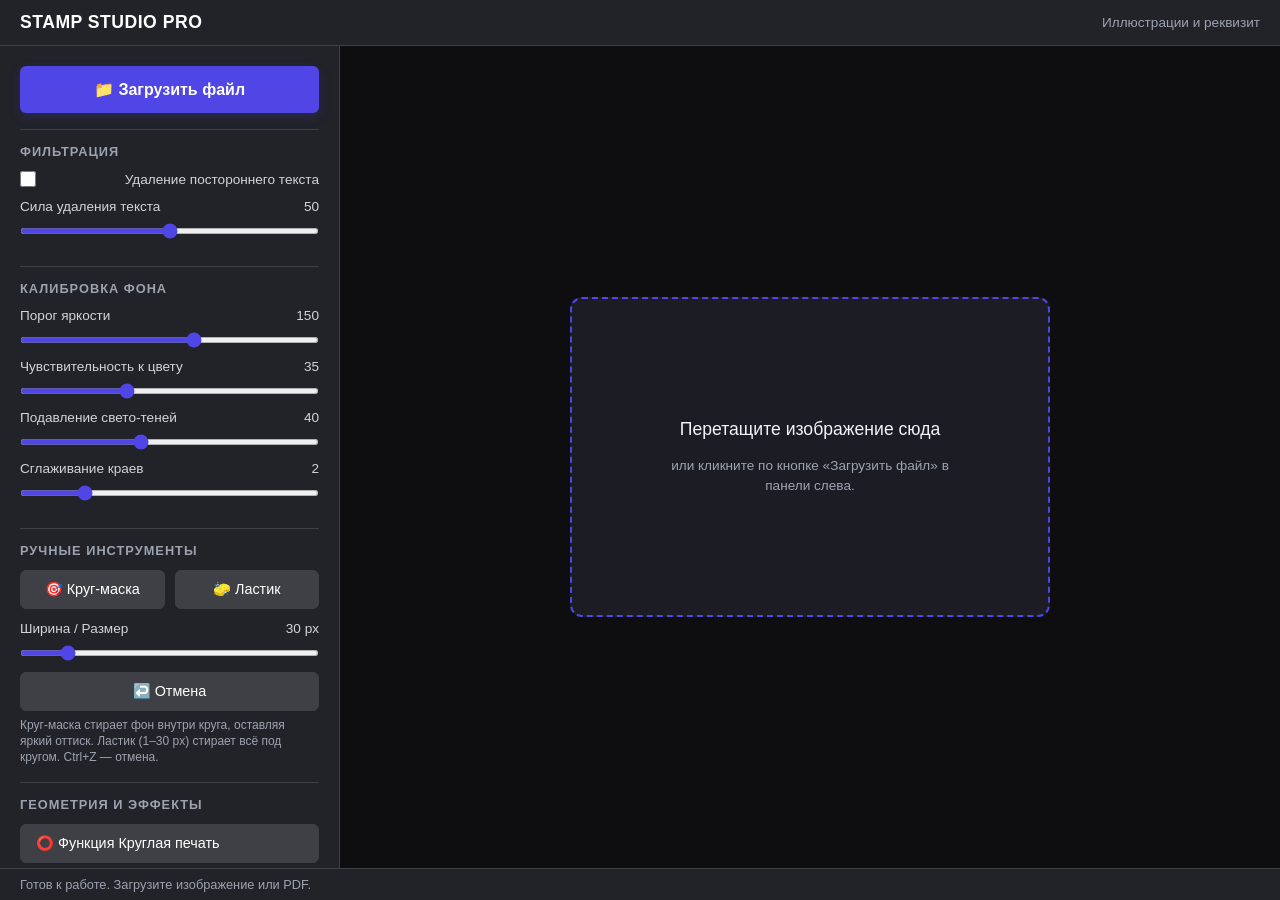
==== index.html @ be86bb63 "Add files via upload" ====
<!DOCTYPE html>
<html lang="ru">
<head>
    <meta charset="UTF-8">
    <meta name="viewport" content="width=device-width, initial-scale=1.0">
    <title>Stamp Studio Pro — Очистка оттисков</title>
    <style>
        :root {
            --bg-color: #16161a;
            --panel-bg: #222229;
            --accent-color: #4f46e5;
            --accent-hover: #6366f1;
            --text-main: #f3f4f6;
            --text-muted: #9ca3af;
            --border-color: #3f3f46;
        }

        *, *::before, *::after { 
            box-sizing: border-box; 
            margin: 0; 
            padding: 0; 
        }
        body { 
            background-color: var(--bg-color); 
            color: var(--text-main); 
            display: flex; 
            flex-direction: column; 
            height: 100vh; 
            overflow: hidden; 
            font-family: 'Segoe UI', sans-serif; 
        }
        
        header { 
            background-color: var(--panel-bg); 
            padding: 12px 20px; 
            border-bottom: 1px solid var(--border-color); 
            display: flex; 
            justify-content: space-between; 
            align-items: center; 
        }
        header h1 { font-size: 1.1rem; font-weight: 600; color: #fff; letter-spacing: 0.5px; }
        
        .main-container { 
            display: flex; 
            flex: 1; 
            overflow: hidden; 
            position: relative; 
        }

        .sidebar { 
            width: 340px; 
            background-color: var(--panel-bg); 
            border-right: 1px solid var(--border-color); 
            display: flex; 
            flex-direction: column; 
            padding: 20px; 
            gap: 16px; 
            overflow-y: auto; 
            flex-shrink: 0; 
        }
        
        .upload-wrapper { position: relative; width: 100%; }
        .upload-label { 
            display: flex; align-items: center; justify-content: center; gap: 10px;
            background-color: var(--accent-color); color: white; padding: 14px; 
            border-radius: 6px; font-weight: 600; cursor: pointer; transition: background 0.2s ease;
            text-align: center; font-size: 1rem; box-shadow: 0 4px 12px rgba(79, 70, 229, 0.2);
        }
        .upload-label:hover { background-color: var(--accent-hover); }
        #fileInput { 
            position: absolute; 
            left: 0; 
            top: 0; 
            width: 100%; 
            height: 100%; 
            opacity: 0; 
            cursor: pointer; 
        }
        
        .btn { 
            background-color: #3f3f46; color: white; border: 1px solid var(--border-color); 
            padding: 10px 15px; border-radius: 6px; font-weight: 500; cursor: pointer; 
            transition: all 0.2s ease; display: inline-flex; align-items: center; justify-content: center; 
            gap: 8px; font-size: 0.9rem; 
        }
        .btn:hover { background-color: #52525b; border-color: #52525b; }
        .btn-main { background-color: #10b981; border: none; font-weight: 600; padding: 14px; font-size: 1rem; }
        .btn-main:hover { background-color: #059669; }
        
        .panel-section { border-top: 1px solid var(--border-color); padding-top: 14px; }
        .panel-section-title { 
            font-size: 0.8rem; text-transform: uppercase; letter-spacing: 1px; 
            color: var(--text-muted); margin-bottom: 12px; font-weight: 700; 
        }
        
        .control-group { margin-bottom: 12px; }
        .control-group label { 
            display: flex; justify-content: space-between; font-size: 0.85rem; margin-bottom: 6px; color: #d1d5db; 
        }
        .control-group input[type=range] { 
            width: 100%; accent-color: var(--accent-color); background: #16161a; 
            height: 6px; border-radius: 3px; outline: none; cursor: pointer; 
        }
        
        .checkbox-label { display: flex; align-items: center; gap: 10px; cursor: pointer; font-size: 0.9rem; user-select: none; }
        .checkbox-label input { accent-color: var(--accent-color); width: 16px; height: 16px; cursor: pointer; }

        .workspace { 
            flex: 1; 
            background-color: #0e0e11; 
            display: flex; 
            align-items: center; 
            justify-content: center; 
            overflow: auto; 
            padding: 30px;
            position: relative;
        }

        .drop-zone-box {
            width: 480px;
            height: 320px;
            border: 2px dashed #4f46e5;
            background-color: #1c1c24;
            border-radius: 12px;
            display: flex;
            flex-direction: column;
            align-items: center;
            justify-content: center;
            gap: 16px;
            color: var(--text-main);
            transition: all 0.2s ease;
            padding: 20px;
            text-align: center;
            z-index: 10;
        }
        .drop-zone-box.dragover {
            background-color: rgba(79, 70, 229, 0.15);
            border-color: #6366f1;
            transform: scale(1.02);
        }
        .drop-zone-box span {
            font-size: 1.1rem;
            font-weight: 500;
        }
        .drop-zone-box p {
            font-size: 0.85rem;
            color: var(--text-muted);
            max-width: 300px;
            line-height: 1.4;
        }
        
        .canvas-container { 
            position: relative; 
            box-shadow: 0 15px 40px rgba(0,0,0,0.7); 
            background-image: linear-gradient(45deg, #18181c 25%, transparent 25%), linear-gradient(-45deg, #18181c 25%, transparent 25%), linear-gradient(45deg, transparent 75%, #18181c 75%), linear-gradient(-45deg, transparent 75%, #18181c 75%); 
            background-size: 20px 20px; 
            border: 2px solid #27272a; 
            border-radius: 4px;
            display: none; 
        }
        
        canvas { display: block; touch-action: none; cursor: default; }
        .upload-label.dragover { background-color: var(--accent-hover); outline: 2px dashed #fff; outline-offset: 3px; }
        .brush-hint { font-size: 0.75rem; color: var(--text-muted); margin-top: 6px; line-height: 1.35; }
        @media (max-width: 800px) {
            body { height: auto; overflow: auto; }
            .main-container { flex-direction: column; overflow: visible; }
            .sidebar { width: 100%; }
            .workspace { min-height: 60vh; }
        }
        
        #brushCursor {
            position: absolute;
            border: 2px dashed rgba(255, 255, 255, 0.8);
            background: rgba(255, 255, 255, 0.15);
            border-radius: 50%;
            pointer-events: none;
            display: none;
            transform: translate(-50%, -50%);
            z-index: 999;
            box-shadow: 0 0 0 1px rgba(0,0,0,0.5);
        }
        
        .status-bar { 
            background-color: var(--panel-bg); 
            padding: 8px 20px; 
            border-top: 1px solid var(--border-color); 
            font-size: 0.8rem; 
            color: var(--text-muted); 
            display: flex; 
            justify-content: space-between; 
        }
        .tool-active { 
            border: 1px solid var(--accent-hover) !important; 
            background-color: rgba(79, 70, 229, 0.25) !important; 
            color: #fff !important; 
        }
    </style>
</head>
<body>

    <header>
        <h1>STAMP STUDIO PRO</h1>
        <div style="font-size: 0.85rem; color: var(--text-muted);">Иллюстрации и реквизит</div>
    </header>

    <div class="main-container">
        <div class="sidebar">
            <div class="upload-wrapper">
                <label class="upload-label" id="uploadLabel">
                    <span>📁 Загрузить файл</span>
                    <input type="file" id="fileInput" accept="image/*,application/pdf,.pdf">
                </label>
            </div>

            <div class="panel-section">
                <div class="panel-section-title">Фильтрация</div>
                <div class="control-group">
                    <label class="checkbox-label">
                        <input type="checkbox" id="removeTextCheck">
                        <span>Удаление постороннего текста</span>
                    </label>
                </div>
                <div class="control-group">
                    <label><span>Сила удаления текста</span><span id="valText">50</span></label>
                    <input type="range" id="paramText" min="0" max="100" value="50">
                </div>
            </div>

            <div class="panel-section">
                <div class="panel-section-title">Калибровка фона</div>
                <div class="control-group">
                    <label><span>Порог яркости</span><span id="val1">150</span></label>
                    <input type="range" id="paramBrightness" min="0" max="255" value="150">
                </div>
                <div class="control-group">
                    <label><span>Чувствительность к цвету</span><span id="val2">35</span></label>
                    <input type="range" id="paramChroma" min="0" max="100" value="35">
                </div>
                <div class="control-group">
                    <label><span>Подавление свето-теней</span><span id="val3">40</span></label>
                    <input type="range" id="paramShadows" min="0" max="100" value="40">
                </div>
                <div class="control-group">
                    <label><span>Сглаживание краев</span><span id="val4">2</span></label>
                    <input type="range" id="paramSmoothing" min="0" max="10" value="2">
                </div>
            </div>

            <div class="panel-section">
                <div class="panel-section-title">Ручные инструменты</div>
                <div style="display: flex; gap: 10px; margin-bottom: 12px;">
                    <button class="btn" id="btnMagicCursor" style="flex: 1;">🎯 Круг-маска</button>
                    <button class="btn" id="btnEraser" style="flex: 1;">🧽 Ластик</button>
                </div>
                <div class="control-group">
                    <label><span>Ширина / Размер</span><span id="valBrushSize">30 px</span></label>
                    <input type="range" id="brushSize" min="5" max="180" value="30">
                </div>
                <button class="btn" id="btnUndo" style="width: 100%;">↩️ Отмена</button>
                <div class="brush-hint">Круг-маска стирает фон внутри круга, оставляя яркий оттиск. Ластик (1–30 px) стирает всё под кругом. Ctrl+Z — отмена.</div>
            </div>

            <div class="panel-section">
                <div class="panel-section-title">Геометрия и эффекты</div>
                <button class="btn" id="btnMakeRound" style="width: 100%; margin-bottom: 12px; justify-content: flex-start;">⭕ Функция Круглая печать</button>
                <div class="control-group">
                    <label class="checkbox-label">
                        <input type="checkbox" id="agingCheck">
                        <span>Состаривание печати</span>
                    </label>
                </div>
                <div class="control-group">
                    <label><span>Степень состаривания</span><span id="valAging">60</span></label>
                    <input type="range" id="paramAging" min="0" max="100" value="60">
                </div>
            </div>

            <!-- Добавленные кнопки действий -->
            <div class="panel-section">
                <div class="panel-section-title">Экспорт</div>
                <button class="btn-main" id="btnDownload" style="width: 100%;">⬇️ Скачать PNG (40 мм)</button>
                <button class="btn" id="btnReset" style="width: 100%; margin-top: 8px;">🗑️ Сбросить всё</button>
            </div>

        </div>

        <div class="workspace">
            <div class="drop-zone-box" id="dropZone">
                <span>Перетащите изображение сюда</span>
                <p>или кликните по кнопке «Загрузить файл» в панели слева.</p>
            </div>
            <div class="canvas-container" id="canvasContainer">
                <canvas id="mainCanvas"></canvas>
                <div id="brushCursor"></div>
            </div>
        </div>
    </div>

    <div class="status-bar" id="statusBar">
        <span>Готов к работе</span>
        <span id="fileName"></span>
    </div>

    <!-- Подключаем логику -->
    <script src="script.js"></script>
</body>
</html>
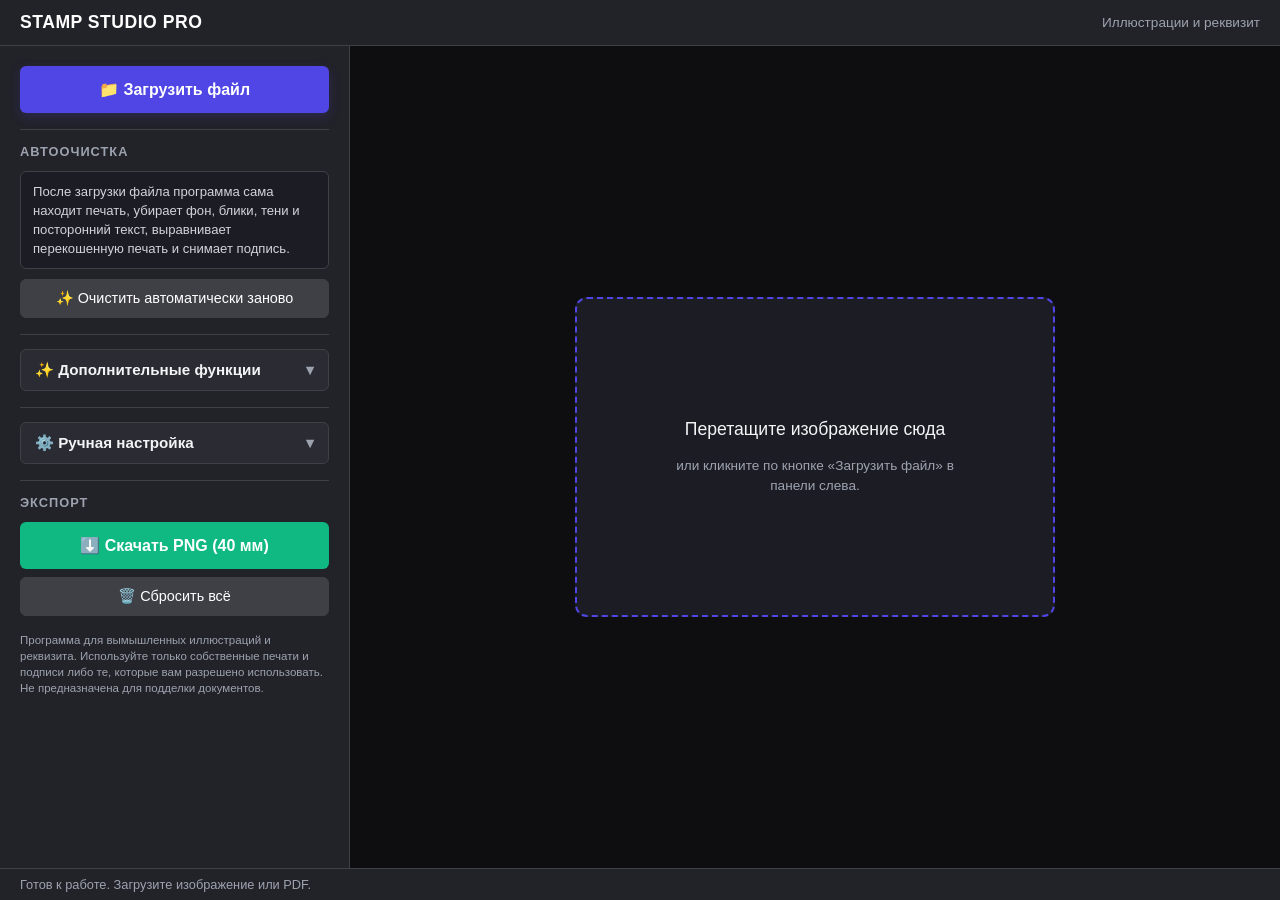
==== commit bb6cd7c6: "Add files via upload" ====
--- a/index.html
+++ b/index.html
@@ -15,186 +15,181 @@
             --border-color: #3f3f46;
         }
 
-        *, *::before, *::after { 
-            box-sizing: border-box; 
-            margin: 0; 
-            padding: 0; 
-        }
-        body { 
-            background-color: var(--bg-color); 
-            color: var(--text-main); 
-            display: flex; 
-            flex-direction: column; 
-            height: 100vh; 
-            overflow: hidden; 
-            font-family: 'Segoe UI', sans-serif; 
-        }
-        
-        header { 
-            background-color: var(--panel-bg); 
-            padding: 12px 20px; 
-            border-bottom: 1px solid var(--border-color); 
-            display: flex; 
-            justify-content: space-between; 
-            align-items: center; 
+        *, *::before, *::after { box-sizing: border-box; margin: 0; padding: 0; }
+        body {
+            background-color: var(--bg-color);
+            color: var(--text-main);
+            display: flex;
+            flex-direction: column;
+            height: 100vh;
+            overflow: hidden;
+            font-family: 'Segoe UI', sans-serif;
+        }
+
+        header {
+            background-color: var(--panel-bg);
+            padding: 12px 20px;
+            border-bottom: 1px solid var(--border-color);
+            display: flex;
+            justify-content: space-between;
+            align-items: center;
         }
         header h1 { font-size: 1.1rem; font-weight: 600; color: #fff; letter-spacing: 0.5px; }
-        
-        .main-container { 
-            display: flex; 
-            flex: 1; 
-            overflow: hidden; 
-            position: relative; 
-        }
-
-        .sidebar { 
-            width: 340px; 
-            background-color: var(--panel-bg); 
-            border-right: 1px solid var(--border-color); 
-            display: flex; 
-            flex-direction: column; 
-            padding: 20px; 
-            gap: 16px; 
-            overflow-y: auto; 
-            flex-shrink: 0; 
-        }
-        
+
+        .main-container { display: flex; flex: 1; overflow: hidden; position: relative; }
+
+        .sidebar {
+            width: 350px;
+            background-color: var(--panel-bg);
+            border-right: 1px solid var(--border-color);
+            display: flex;
+            flex-direction: column;
+            padding: 20px;
+            gap: 16px;
+            overflow-y: auto;
+            flex-shrink: 0;
+        }
+
         .upload-wrapper { position: relative; width: 100%; }
-        .upload-label { 
+        .upload-label {
             display: flex; align-items: center; justify-content: center; gap: 10px;
-            background-color: var(--accent-color); color: white; padding: 14px; 
+            background-color: var(--accent-color); color: white; padding: 14px;
             border-radius: 6px; font-weight: 600; cursor: pointer; transition: background 0.2s ease;
             text-align: center; font-size: 1rem; box-shadow: 0 4px 12px rgba(79, 70, 229, 0.2);
         }
         .upload-label:hover { background-color: var(--accent-hover); }
-        #fileInput { 
-            position: absolute; 
-            left: 0; 
-            top: 0; 
-            width: 100%; 
-            height: 100%; 
-            opacity: 0; 
-            cursor: pointer; 
-        }
-        
-        .btn { 
-            background-color: #3f3f46; color: white; border: 1px solid var(--border-color); 
-            padding: 10px 15px; border-radius: 6px; font-weight: 500; cursor: pointer; 
-            transition: all 0.2s ease; display: inline-flex; align-items: center; justify-content: center; 
-            gap: 8px; font-size: 0.9rem; 
+        #fileInput { position: absolute; left: 0; top: 0; width: 100%; height: 100%; opacity: 0; cursor: pointer; }
+        .upload-label.dragover { background-color: var(--accent-hover); outline: 2px dashed #fff; outline-offset: 3px; }
+
+        .btn {
+            background-color: #3f3f46; color: white; border: 1px solid var(--border-color);
+            padding: 10px 15px; border-radius: 6px; font-weight: 500; cursor: pointer;
+            transition: all 0.2s ease; display: inline-flex; align-items: center; justify-content: center;
+            gap: 8px; font-size: 0.9rem;
         }
         .btn:hover { background-color: #52525b; border-color: #52525b; }
-        .btn-main { background-color: #10b981; border: none; font-weight: 600; padding: 14px; font-size: 1rem; }
+        .btn-main { background-color: #10b981; color: #fff; border: none; border-radius: 6px; cursor: pointer; font-weight: 600; padding: 14px; font-size: 1rem; transition: background .2s; }
         .btn-main:hover { background-color: #059669; }
-        
+
         .panel-section { border-top: 1px solid var(--border-color); padding-top: 14px; }
-        .panel-section-title { 
-            font-size: 0.8rem; text-transform: uppercase; letter-spacing: 1px; 
-            color: var(--text-muted); margin-bottom: 12px; font-weight: 700; 
-        }
-        
+        .panel-section-title {
+            font-size: 0.8rem; text-transform: uppercase; letter-spacing: 1px;
+            color: var(--text-muted); margin-bottom: 12px; font-weight: 700;
+        }
+        .sub-title { font-size: 0.78rem; color: var(--text-muted); margin: 14px 0 8px; font-weight: 600; }
+
         .control-group { margin-bottom: 12px; }
-        .control-group label { 
-            display: flex; justify-content: space-between; font-size: 0.85rem; margin-bottom: 6px; color: #d1d5db; 
-        }
-        .control-group input[type=range] { 
-            width: 100%; accent-color: var(--accent-color); background: #16161a; 
-            height: 6px; border-radius: 3px; outline: none; cursor: pointer; 
-        }
-        
+        .control-group label { display: flex; justify-content: space-between; font-size: 0.85rem; margin-bottom: 6px; color: #d1d5db; }
+        .control-group input[type=range] {
+            width: 100%; accent-color: var(--accent-color); background: #16161a;
+            height: 6px; border-radius: 3px; outline: none; cursor: pointer;
+        }
+        .control-group label.checkbox-label { justify-content: flex-start; }
         .checkbox-label { display: flex; align-items: center; gap: 10px; cursor: pointer; font-size: 0.9rem; user-select: none; }
         .checkbox-label input { accent-color: var(--accent-color); width: 16px; height: 16px; cursor: pointer; }
-
-        .workspace { 
-            flex: 1; 
-            background-color: #0e0e11; 
-            display: flex; 
-            align-items: center; 
-            justify-content: center; 
-            overflow: auto; 
-            padding: 30px;
-            position: relative;
-        }
-
+        .hint { font-size: 0.75rem; color: var(--text-muted); margin-top: 6px; line-height: 1.4; }
+
+        /* автоочистка */
+        .auto-info { font-size: 0.82rem; color: #d1d5db; line-height: 1.45; margin-bottom: 10px; background: #1c1c24; border: 1px solid var(--border-color); border-radius: 6px; padding: 10px 12px; }
+
+        .auto-info div + div { margin-top: 4px; }
+        .auto-info .auto-more { color: var(--text-muted); font-size: 0.76rem; margin-top: 8px; }
+        .pdf-bar { display: none; align-items: center; justify-content: space-between; gap: 8px; font-size: 0.85rem; color: #d1d5db; }
+        .pdf-bar .btn { padding: 6px 12px; }
+        .pdf-bar .btn:disabled { opacity: .4; cursor: default; }
+        .radio-row { display: flex; flex-direction: column; gap: 8px; margin: 10px 0; }
+        .radio-row label { display: flex; align-items: center; gap: 8px; font-size: 0.85rem; cursor: pointer; }
+        .radio-row input { accent-color: var(--accent-color); }
+        .sig-box { display: none; margin-top: 4px; }
+        .legal { font-size: 0.72rem; color: var(--text-muted); line-height: 1.4; }
+
+        /* раскрывающееся ручное меню */
+        details.manual { border-top: 1px solid var(--border-color); padding-top: 14px; }
+        details.manual > summary {
+            list-style: none; cursor: pointer; font-weight: 600; font-size: 0.95rem;
+            display: flex; align-items: center; justify-content: space-between;
+            background: #2b2b34; border: 1px solid var(--border-color); border-radius: 6px; padding: 11px 14px;
+            user-select: none;
+        }
+        details.manual > summary::-webkit-details-marker { display: none; }
+        details.manual > summary::after { content: '▾'; color: var(--text-muted); transition: transform .2s; }
+        details.manual[open] > summary::after { transform: rotate(180deg); }
+        details.manual > summary:hover { background: #33333d; }
+        .manual-body { padding-top: 14px; display: flex; flex-direction: column; gap: 4px; }
+        .manual-body .panel-section { border-top: 1px dashed var(--border-color); margin-top: 8px; }
+        .manual-body .panel-section:first-child { border-top: none; margin-top: 0; padding-top: 0; }
+
+        .chips { display: flex; flex-wrap: wrap; gap: 6px; }
+        .chip {
+            background: #2b2b34; color: #e5e7eb; border: 1px solid var(--border-color);
+            border-radius: 14px; padding: 5px 11px; font-size: 0.8rem; cursor: pointer; transition: all .15s;
+        }
+        .chip:hover { background: #3a3a45; }
+        .chip.on { background: rgba(239, 68, 68, 0.22); border-color: #ef4444; color: #fff; }
+        .chip.on::before { content: '✕ '; font-size: 0.7rem; }
+        .pick-chip { display: inline-flex; align-items: center; gap: 6px; background: #2b2b34; border: 1px solid var(--border-color); border-radius: 14px; padding: 4px 6px 4px 5px; font-size: 0.78rem; color: #e5e7eb; }
+        .pick-chip i { width: 16px; height: 16px; border-radius: 50%; border: 1px solid #fff5; display: inline-block; }
+        .pick-chip button { background: none; border: none; color: #9ca3af; cursor: pointer; font-size: 0.9rem; line-height: 1; padding: 0 3px; }
+        .pick-chip button:hover { color: #fff; }
+
+        /* рабочая область: два холста */
+        .workspace {
+            flex: 1; background-color: #0e0e11; display: flex; align-items: center; justify-content: center;
+            overflow: auto; padding: 30px; position: relative;
+        }
         .drop-zone-box {
-            width: 480px;
-            height: 320px;
-            border: 2px dashed #4f46e5;
-            background-color: #1c1c24;
-            border-radius: 12px;
-            display: flex;
-            flex-direction: column;
-            align-items: center;
-            justify-content: center;
-            gap: 16px;
-            color: var(--text-main);
-            transition: all 0.2s ease;
-            padding: 20px;
-            text-align: center;
-            z-index: 10;
-        }
-        .drop-zone-box.dragover {
-            background-color: rgba(79, 70, 229, 0.15);
-            border-color: #6366f1;
-            transform: scale(1.02);
-        }
-        .drop-zone-box span {
-            font-size: 1.1rem;
-            font-weight: 500;
-        }
-        .drop-zone-box p {
-            font-size: 0.85rem;
-            color: var(--text-muted);
-            max-width: 300px;
-            line-height: 1.4;
-        }
-        
-        .canvas-container { 
-            position: relative; 
-            box-shadow: 0 15px 40px rgba(0,0,0,0.7); 
-            background-image: linear-gradient(45deg, #18181c 25%, transparent 25%), linear-gradient(-45deg, #18181c 25%, transparent 25%), linear-gradient(45deg, transparent 75%, #18181c 75%), linear-gradient(-45deg, transparent 75%, #18181c 75%); 
-            background-size: 20px 20px; 
-            border: 2px solid #27272a; 
-            border-radius: 4px;
-            display: none; 
-        }
-        
+            width: 480px; height: 320px; border: 2px dashed #4f46e5; background-color: #1c1c24;
+            border-radius: 12px; display: flex; flex-direction: column; align-items: center; justify-content: center;
+            gap: 16px; color: var(--text-main); transition: all 0.2s ease; padding: 20px; text-align: center; z-index: 10;
+        }
+        .drop-zone-box.dragover { background-color: rgba(79, 70, 229, 0.15); border-color: #6366f1; transform: scale(1.02); }
+        .drop-zone-box span { font-size: 1.1rem; font-weight: 500; }
+        .drop-zone-box p { font-size: 0.85rem; color: var(--text-muted); max-width: 300px; line-height: 1.4; }
+
+        .panes { display: none; gap: 20px; align-items: flex-start; justify-content: center; }
+        .pane { margin: 0; display: flex; flex-direction: column; gap: 8px; }
+        .pane figcaption {
+            display: flex; align-items: center; justify-content: space-between; gap: 10px;
+            font-size: 0.8rem; text-transform: uppercase; letter-spacing: 1px; color: var(--text-muted); font-weight: 700; min-height: 24px;
+        }
+        .bgswitch { display: inline-flex; gap: 4px; text-transform: none; letter-spacing: 0; }
+        .bgswitch button {
+            background: #2b2b34; color: #d1d5db; border: 1px solid var(--border-color); border-radius: 4px;
+            padding: 2px 8px; font-size: 0.72rem; cursor: pointer;
+        }
+        .bgswitch button.on { background: var(--accent-color); border-color: var(--accent-hover); color: #fff; }
+
+        .canvas-container { align-self: flex-start; position: relative; box-shadow: 0 15px 40px rgba(0,0,0,0.7); border: 2px solid #27272a; border-radius: 4px; }
+        .canvas-container.src-view { background: #fff; }
+        .canvas-container.bg-checker {
+            background-color: #fff;
+            background-image: linear-gradient(45deg, #d4d4d8 25%, transparent 25%), linear-gradient(-45deg, #d4d4d8 25%, transparent 25%), linear-gradient(45deg, transparent 75%, #d4d4d8 75%), linear-gradient(-45deg, transparent 75%, #d4d4d8 75%);
+            background-size: 20px 20px; background-position: 0 0, 0 10px, 10px -10px, -10px 0;
+        }
+        .canvas-container.bg-white { background: #fff; }
+        .canvas-container.bg-dark { background: #1f1f26; }
         canvas { display: block; touch-action: none; cursor: default; }
-        .upload-label.dragover { background-color: var(--accent-hover); outline: 2px dashed #fff; outline-offset: 3px; }
-        .brush-hint { font-size: 0.75rem; color: var(--text-muted); margin-top: 6px; line-height: 1.35; }
+
         @media (max-width: 800px) {
             body { height: auto; overflow: auto; }
             .main-container { flex-direction: column; overflow: visible; }
             .sidebar { width: 100%; }
-            .workspace { min-height: 60vh; }
-        }
-        
-        #brushCursor {
-            position: absolute;
-            border: 2px dashed rgba(255, 255, 255, 0.8);
-            background: rgba(255, 255, 255, 0.15);
-            border-radius: 50%;
-            pointer-events: none;
-            display: none;
-            transform: translate(-50%, -50%);
-            z-index: 999;
-            box-shadow: 0 0 0 1px rgba(0,0,0,0.5);
-        }
-        
-        .status-bar { 
-            background-color: var(--panel-bg); 
-            padding: 8px 20px; 
-            border-top: 1px solid var(--border-color); 
-            font-size: 0.8rem; 
-            color: var(--text-muted); 
-            display: flex; 
-            justify-content: space-between; 
-        }
-        .tool-active { 
-            border: 1px solid var(--accent-hover) !important; 
-            background-color: rgba(79, 70, 229, 0.25) !important; 
-            color: #fff !important; 
-        }
+            .workspace { min-height: 60vh; padding: 16px; order: -1; }
+            .drop-zone-box { width: 100%; max-width: 480px; height: 240px; }
+            .panes { flex-direction: column; align-items: center; }
+        }
+
+        #brushCursor, #brushCursor2 {
+            position: absolute; border: 2px dashed rgba(255, 255, 255, 0.8); background: rgba(255, 255, 255, 0.15);
+            border-radius: 50%; pointer-events: none; display: none; transform: translate(-50%, -50%);
+            z-index: 999; box-shadow: 0 0 0 1px rgba(0,0,0,0.5);
+        }
+
+        .status-bar {
+            background-color: var(--panel-bg); padding: 8px 20px; border-top: 1px solid var(--border-color);
+            font-size: 0.8rem; color: var(--text-muted); display: flex; justify-content: space-between; gap: 16px;
+        }
+        .tool-active { border: 1px solid var(--accent-hover) !important; background-color: rgba(79, 70, 229, 0.25) !important; color: #fff !important; }
     </style>
 </head>
 <body>
@@ -213,76 +208,166 @@
                 </label>
             </div>
 
+            <div class="pdf-bar" id="pdfBar">
+                <button class="btn" id="pdfPrev" title="Предыдущая страница">◀</button>
+                <span id="pdfLabel">Страница 1 из 1</span>
+                <button class="btn" id="pdfNext" title="Следующая страница">▶</button>
+            </div>
+
+            <!-- Автоочистка -->
             <div class="panel-section">
-                <div class="panel-section-title">Фильтрация</div>
-                <div class="control-group">
-                    <label class="checkbox-label">
-                        <input type="checkbox" id="removeTextCheck">
-                        <span>Удаление постороннего текста</span>
-                    </label>
+                <div class="panel-section-title">Автоочистка</div>
+                <div class="auto-info" id="autoInfo">После загрузки файла программа сама находит печать, убирает фон, блики, тени и посторонний текст, выравнивает перекошенную печать и снимает подпись.</div>
+                <button class="btn" id="btnAuto" style="width: 100%;">✨ Очистить автоматически заново</button>
+            </div>
+
+            <!-- Дополнительные функции -->
+            <details class="manual" id="extraBox">
+                <summary>✨ Дополнительные функции</summary>
+                <div class="manual-body">
+                    <div class="panel-section">
+                        <div class="panel-section-title">Геометрия</div>
+                        <button class="btn" id="btnMakeRound" style="width: 100%; justify-content: flex-start;">⭕ Круглая печать</button>
+                        <div class="hint">Приводит печать к ровному кругу и выпрямляет текст и цифры внутри. Для заметно перекошенной печати это выполняется автоматически при загрузке.</div>
+                    </div>
+
+                    <div class="panel-section">
+                        <div class="panel-section-title">Распознавание подписи</div>
+                        <div class="control-group" style="margin-bottom: 4px;">
+                            <label class="checkbox-label">
+                                <input type="checkbox" id="sigCheck">
+                                <span>Включить распознавание подписи</span>
+                            </label>
+                        </div>
+                        <div class="sig-box" id="sigBox">
+                            <div class="radio-row">
+                                <label><input type="radio" name="sigMode" value="remove" checked> Удалить подпись — оставить чистую печать</label>
+                                <label><input type="radio" name="sigMode" value="keep"> Удалить печать — оставить чистую подпись</label>
+                            </div>
+                            <button class="btn" id="btnSigBrush" style="width: 100%;">✍️ Отметить подпись кистью</button>
+                            <div class="hint" id="sigInfo"></div>
+                        </div>
+                        <div class="hint">Подпись находится по цвету. Если она того же цвета, что и печать, отметьте её кистью на левом изображении.</div>
+                    </div>
+
+                    <div class="panel-section">
+                        <div class="panel-section-title">Эффекты</div>
+                        <div class="control-group">
+                            <label class="checkbox-label">
+                                <input type="checkbox" id="agingCheck">
+                                <span>Состаривание печати</span>
+                            </label>
+                        </div>
+                        <div class="control-group">
+                            <label><span>Степень состаривания</span><span id="valAging">60</span></label>
+                            <input type="range" id="paramAging" min="0" max="100" value="60">
+                        </div>
+                        <button class="btn" id="btnReseed" style="width: 100%;">🎲 Другой узор износа</button>
+                    </div>
                 </div>
-                <div class="control-group">
-                    <label><span>Сила удаления текста</span><span id="valText">50</span></label>
-                    <input type="range" id="paramText" min="0" max="100" value="50">
+            </details>
+
+            <!-- Ручное меню -->
+            <details class="manual" id="manualBox">
+                <summary>⚙️ Ручная настройка</summary>
+                <div class="manual-body">
+
+                    <div class="panel-section">
+                        <div class="panel-section-title">Область печати</div>
+                        <div class="control-group" style="margin-bottom: 8px;">
+                            <label class="checkbox-label"><input type="checkbox" id="autoCropCheck" checked><span>Автоматически находить и вырезать печать</span></label>
+                        </div>
+                        <div class="control-group" style="margin-bottom: 8px;">
+                            <label class="checkbox-label"><input type="checkbox" id="autoRoundCheck" checked><span>Выравнивать перекошенную печать</span></label>
+                        </div>
+                        <div class="control-group" style="margin-bottom: 8px;">
+                            <label class="checkbox-label"><input type="checkbox" id="clipCheck" checked><span>Оставлять только область печати</span></label>
+                        </div>
+                        <div class="hint">Сначала программа ищет круглую печать на странице или фото. Отключите пункты, если печать нестандартной формы.</div>
+                    </div>
+
+                    <div class="panel-section">
+                        <div class="panel-section-title">Фильтрация</div>
+                        <div class="control-group">
+                            <label class="checkbox-label">
+                                <input type="checkbox" id="removeTextCheck">
+                                <span>Удаление постороннего текста</span>
+                            </label>
+                        </div>
+                        <div class="control-group">
+                            <label><span>Сила удаления текста</span><span id="valText">50</span></label>
+                            <input type="range" id="paramText" min="0" max="100" value="50">
+                        </div>
+                        <div class="hint">Убирает чёрные и серые надписи, оставляя цветной оттиск. Чем выше сила, тем больше тёмных оттенков считается текстом.</div>
+                    </div>
+
+                    <div class="panel-section">
+                        <div class="panel-section-title">Калибровка фона</div>
+                        <div class="control-group">
+                            <label><span>Порог яркости</span><span id="val1">40</span></label>
+                            <input type="range" id="paramBrightness" min="0" max="100" value="40">
+                        </div>
+                        <div class="control-group">
+                            <label><span>Чувствительность к цвету</span><span id="val2">35</span></label>
+                            <input type="range" id="paramChroma" min="0" max="100" value="35">
+                        </div>
+                        <div class="control-group">
+                            <label><span>Подавление бликов и теней</span><span id="val3">85</span></label>
+                            <input type="range" id="paramShadows" min="0" max="100" value="85">
+                        </div>
+                        <div class="control-group">
+                            <label><span>Сглаживание краёв</span><span id="val4">2</span></label>
+                            <input type="range" id="paramSmoothing" min="0" max="10" value="2">
+                        </div>
+                        <div class="hint">Порог — насколько тёмным или цветным должен быть участок, чтобы остаться: больше порог — меньше мусора, но бледные линии могут пропасть. Чувствительность к цвету помогает сохранить бледные цветные линии.</div>
+                    </div>
+
+                    <div class="panel-section">
+                        <div class="panel-section-title">Удаление цветов и оттенков</div>
+                        <div class="sub-title">Быстрый выбор — нажмите, чтобы убрать оттенок</div>
+                        <div class="chips" id="presetChips">
+                            <button class="chip" data-preset="black">Чёрный</button>
+                            <button class="chip" data-preset="gray">Серый</button>
+                            <button class="chip" data-preset="red">Красный</button>
+                            <button class="chip" data-preset="orange">Жёлто-оранжевый</button>
+                            <button class="chip" data-preset="green">Зелёный</button>
+                            <button class="chip" data-preset="cyan">Голубой</button>
+                            <button class="chip" data-preset="blue">Синий</button>
+                            <button class="chip" data-preset="violet">Фиолетовый</button>
+                        </div>
+                        <div class="sub-title">Точный выбор пипеткой</div>
+                        <button class="btn" id="btnPick" style="width: 100%; margin-bottom: 10px;">💧 Пипетка: выбрать цвет на картинке</button>
+                        <div class="control-group">
+                            <label><span>Допуск оттенка</span><span id="valPick">25</span></label>
+                            <input type="range" id="paramPick" min="5" max="70" value="25">
+                        </div>
+                        <div class="chips" id="pickChips"></div>
+                        <div class="hint">Нажмите «Пипетка» и кликните по цвету на любом из двух изображений — все похожие оттенки будут удалены. Можно выбрать несколько цветов.</div>
+                    </div>
+
+                    <div class="panel-section">
+                        <div class="panel-section-title">Ручные инструменты</div>
+                        <div style="display: flex; gap: 8px; margin-bottom: 12px;">
+                            <button class="btn" id="btnMagicCursor" style="flex: 1; padding: 10px 6px;">🎯 Круг-маска</button>
+                            <button class="btn" id="btnEraser" style="flex: 1; padding: 10px 6px;">🧽 Ластик</button>
+                            <button class="btn" id="btnRestore" style="flex: 1; padding: 10px 6px;">🖌️ Вернуть</button>
+                        </div>
+                        <div class="control-group">
+                            <label><span>Ширина / Размер</span><span id="valBrushSize">60 px</span></label>
+                            <input type="range" id="brushSize" min="5" max="180" value="60">
+                        </div>
+                        <button class="btn" id="btnUndo" style="width: 100%;">↩️ Отмена</button>
+                        <div class="hint">Работают на правом изображении. Круг-маска убирает фон внутри круга, оставляя плотный оттиск. Ластик (1–30 px) стирает всё под кругом. «Вернуть» восстанавливает то, что убрала очистка. Ctrl+Z — отмена.</div>
+                    </div>
                 </div>
-            </div>
-
-            <div class="panel-section">
-                <div class="panel-section-title">Калибровка фона</div>
-                <div class="control-group">
-                    <label><span>Порог яркости</span><span id="val1">150</span></label>
-                    <input type="range" id="paramBrightness" min="0" max="255" value="150">
-                </div>
-                <div class="control-group">
-                    <label><span>Чувствительность к цвету</span><span id="val2">35</span></label>
-                    <input type="range" id="paramChroma" min="0" max="100" value="35">
-                </div>
-                <div class="control-group">
-                    <label><span>Подавление свето-теней</span><span id="val3">40</span></label>
-                    <input type="range" id="paramShadows" min="0" max="100" value="40">
-                </div>
-                <div class="control-group">
-                    <label><span>Сглаживание краев</span><span id="val4">2</span></label>
-                    <input type="range" id="paramSmoothing" min="0" max="10" value="2">
-                </div>
-            </div>
-
-            <div class="panel-section">
-                <div class="panel-section-title">Ручные инструменты</div>
-                <div style="display: flex; gap: 10px; margin-bottom: 12px;">
-                    <button class="btn" id="btnMagicCursor" style="flex: 1;">🎯 Круг-маска</button>
-                    <button class="btn" id="btnEraser" style="flex: 1;">🧽 Ластик</button>
-                </div>
-                <div class="control-group">
-                    <label><span>Ширина / Размер</span><span id="valBrushSize">30 px</span></label>
-                    <input type="range" id="brushSize" min="5" max="180" value="30">
-                </div>
-                <button class="btn" id="btnUndo" style="width: 100%;">↩️ Отмена</button>
-                <div class="brush-hint">Круг-маска стирает фон внутри круга, оставляя яркий оттиск. Ластик (1–30 px) стирает всё под кругом. Ctrl+Z — отмена.</div>
-            </div>
-
-            <div class="panel-section">
-                <div class="panel-section-title">Геометрия и эффекты</div>
-                <button class="btn" id="btnMakeRound" style="width: 100%; margin-bottom: 12px; justify-content: flex-start;">⭕ Функция Круглая печать</button>
-                <div class="control-group">
-                    <label class="checkbox-label">
-                        <input type="checkbox" id="agingCheck">
-                        <span>Состаривание печати</span>
-                    </label>
-                </div>
-                <div class="control-group">
-                    <label><span>Степень состаривания</span><span id="valAging">60</span></label>
-                    <input type="range" id="paramAging" min="0" max="100" value="60">
-                </div>
-            </div>
-
-            <!-- Добавленные кнопки действий -->
+            </details>
+
             <div class="panel-section">
                 <div class="panel-section-title">Экспорт</div>
                 <button class="btn-main" id="btnDownload" style="width: 100%;">⬇️ Скачать PNG (40 мм)</button>
                 <button class="btn" id="btnReset" style="width: 100%; margin-top: 8px;">🗑️ Сбросить всё</button>
             </div>
-
+            <div class="legal">Программа для вымышленных иллюстраций и реквизита. Используйте только собственные печати и подписи либо те, которые вам разрешено использовать. Не предназначена для подделки документов.</div>
         </div>
 
         <div class="workspace">
@@ -290,9 +375,29 @@
                 <span>Перетащите изображение сюда</span>
                 <p>или кликните по кнопке «Загрузить файл» в панели слева.</p>
             </div>
-            <div class="canvas-container" id="canvasContainer">
-                <canvas id="mainCanvas"></canvas>
-                <div id="brushCursor"></div>
+
+            <div class="panes" id="panes">
+                <figure class="pane">
+                    <figcaption><span>Исходный вид</span></figcaption>
+                    <div class="canvas-container src-view" id="origContainer">
+                        <canvas id="origCanvas"></canvas>
+                        <div id="brushCursor2"></div>
+                    </div>
+                </figure>
+                <figure class="pane">
+                    <figcaption>
+                        <span>Результат</span>
+                        <span class="bgswitch" id="bgSwitch">
+                            <button data-bg="checker" class="on">Шашечка</button>
+                            <button data-bg="white">Белый</button>
+                            <button data-bg="dark">Тёмный</button>
+                        </span>
+                    </figcaption>
+                    <div class="canvas-container bg-checker" id="canvasContainer">
+                        <canvas id="mainCanvas"></canvas>
+                        <div id="brushCursor"></div>
+                    </div>
+                </figure>
             </div>
         </div>
     </div>
@@ -302,7 +407,6 @@
         <span id="fileName"></span>
     </div>
 
-    <!-- Подключаем логику -->
     <script src="script.js"></script>
 </body>
-</html>+</html>
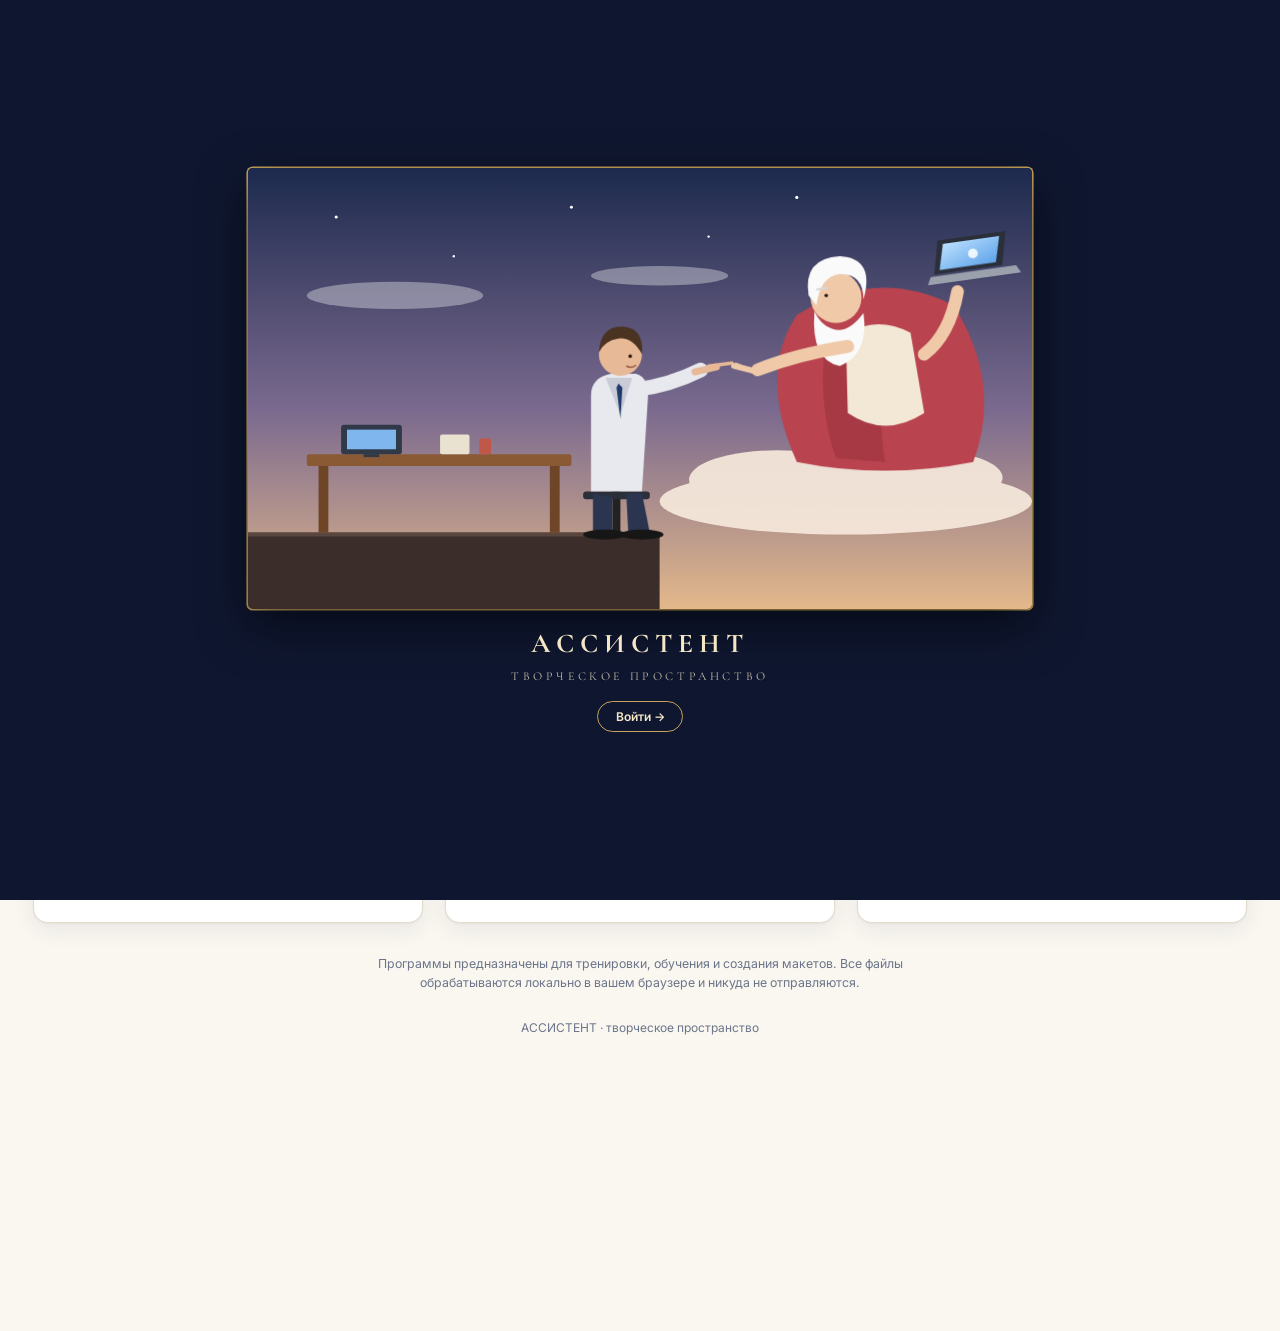
==== commit c178d1ae: "Add files via upload" ====
--- a/index.html
+++ b/index.html
@@ -1,412 +1,51 @@
 <!DOCTYPE html>
 <html lang="ru">
 <head>
-    <meta charset="UTF-8">
-    <meta name="viewport" content="width=device-width, initial-scale=1.0">
-    <title>Stamp Studio Pro — Очистка оттисков</title>
-    <style>
-        :root {
-            --bg-color: #16161a;
-            --panel-bg: #222229;
-            --accent-color: #4f46e5;
-            --accent-hover: #6366f1;
-            --text-main: #f3f4f6;
-            --text-muted: #9ca3af;
-            --border-color: #3f3f46;
-        }
-
-        *, *::before, *::after { box-sizing: border-box; margin: 0; padding: 0; }
-        body {
-            background-color: var(--bg-color);
-            color: var(--text-main);
-            display: flex;
-            flex-direction: column;
-            height: 100vh;
-            overflow: hidden;
-            font-family: 'Segoe UI', sans-serif;
-        }
-
-        header {
-            background-color: var(--panel-bg);
-            padding: 12px 20px;
-            border-bottom: 1px solid var(--border-color);
-            display: flex;
-            justify-content: space-between;
-            align-items: center;
-        }
-        header h1 { font-size: 1.1rem; font-weight: 600; color: #fff; letter-spacing: 0.5px; }
-
-        .main-container { display: flex; flex: 1; overflow: hidden; position: relative; }
-
-        .sidebar {
-            width: 350px;
-            background-color: var(--panel-bg);
-            border-right: 1px solid var(--border-color);
-            display: flex;
-            flex-direction: column;
-            padding: 20px;
-            gap: 16px;
-            overflow-y: auto;
-            flex-shrink: 0;
-        }
-
-        .upload-wrapper { position: relative; width: 100%; }
-        .upload-label {
-            display: flex; align-items: center; justify-content: center; gap: 10px;
-            background-color: var(--accent-color); color: white; padding: 14px;
-            border-radius: 6px; font-weight: 600; cursor: pointer; transition: background 0.2s ease;
-            text-align: center; font-size: 1rem; box-shadow: 0 4px 12px rgba(79, 70, 229, 0.2);
-        }
-        .upload-label:hover { background-color: var(--accent-hover); }
-        #fileInput { position: absolute; left: 0; top: 0; width: 100%; height: 100%; opacity: 0; cursor: pointer; }
-        .upload-label.dragover { background-color: var(--accent-hover); outline: 2px dashed #fff; outline-offset: 3px; }
-
-        .btn {
-            background-color: #3f3f46; color: white; border: 1px solid var(--border-color);
-            padding: 10px 15px; border-radius: 6px; font-weight: 500; cursor: pointer;
-            transition: all 0.2s ease; display: inline-flex; align-items: center; justify-content: center;
-            gap: 8px; font-size: 0.9rem;
-        }
-        .btn:hover { background-color: #52525b; border-color: #52525b; }
-        .btn-main { background-color: #10b981; color: #fff; border: none; border-radius: 6px; cursor: pointer; font-weight: 600; padding: 14px; font-size: 1rem; transition: background .2s; }
-        .btn-main:hover { background-color: #059669; }
-
-        .panel-section { border-top: 1px solid var(--border-color); padding-top: 14px; }
-        .panel-section-title {
-            font-size: 0.8rem; text-transform: uppercase; letter-spacing: 1px;
-            color: var(--text-muted); margin-bottom: 12px; font-weight: 700;
-        }
-        .sub-title { font-size: 0.78rem; color: var(--text-muted); margin: 14px 0 8px; font-weight: 600; }
-
-        .control-group { margin-bottom: 12px; }
-        .control-group label { display: flex; justify-content: space-between; font-size: 0.85rem; margin-bottom: 6px; color: #d1d5db; }
-        .control-group input[type=range] {
-            width: 100%; accent-color: var(--accent-color); background: #16161a;
-            height: 6px; border-radius: 3px; outline: none; cursor: pointer;
-        }
-        .control-group label.checkbox-label { justify-content: flex-start; }
-        .checkbox-label { display: flex; align-items: center; gap: 10px; cursor: pointer; font-size: 0.9rem; user-select: none; }
-        .checkbox-label input { accent-color: var(--accent-color); width: 16px; height: 16px; cursor: pointer; }
-        .hint { font-size: 0.75rem; color: var(--text-muted); margin-top: 6px; line-height: 1.4; }
-
-        /* автоочистка */
-        .auto-info { font-size: 0.82rem; color: #d1d5db; line-height: 1.45; margin-bottom: 10px; background: #1c1c24; border: 1px solid var(--border-color); border-radius: 6px; padding: 10px 12px; }
-
-        .auto-info div + div { margin-top: 4px; }
-        .auto-info .auto-more { color: var(--text-muted); font-size: 0.76rem; margin-top: 8px; }
-        .pdf-bar { display: none; align-items: center; justify-content: space-between; gap: 8px; font-size: 0.85rem; color: #d1d5db; }
-        .pdf-bar .btn { padding: 6px 12px; }
-        .pdf-bar .btn:disabled { opacity: .4; cursor: default; }
-        .radio-row { display: flex; flex-direction: column; gap: 8px; margin: 10px 0; }
-        .radio-row label { display: flex; align-items: center; gap: 8px; font-size: 0.85rem; cursor: pointer; }
-        .radio-row input { accent-color: var(--accent-color); }
-        .sig-box { display: none; margin-top: 4px; }
-        .legal { font-size: 0.72rem; color: var(--text-muted); line-height: 1.4; }
-
-        /* раскрывающееся ручное меню */
-        details.manual { border-top: 1px solid var(--border-color); padding-top: 14px; }
-        details.manual > summary {
-            list-style: none; cursor: pointer; font-weight: 600; font-size: 0.95rem;
-            display: flex; align-items: center; justify-content: space-between;
-            background: #2b2b34; border: 1px solid var(--border-color); border-radius: 6px; padding: 11px 14px;
-            user-select: none;
-        }
-        details.manual > summary::-webkit-details-marker { display: none; }
-        details.manual > summary::after { content: '▾'; color: var(--text-muted); transition: transform .2s; }
-        details.manual[open] > summary::after { transform: rotate(180deg); }
-        details.manual > summary:hover { background: #33333d; }
-        .manual-body { padding-top: 14px; display: flex; flex-direction: column; gap: 4px; }
-        .manual-body .panel-section { border-top: 1px dashed var(--border-color); margin-top: 8px; }
-        .manual-body .panel-section:first-child { border-top: none; margin-top: 0; padding-top: 0; }
-
-        .chips { display: flex; flex-wrap: wrap; gap: 6px; }
-        .chip {
-            background: #2b2b34; color: #e5e7eb; border: 1px solid var(--border-color);
-            border-radius: 14px; padding: 5px 11px; font-size: 0.8rem; cursor: pointer; transition: all .15s;
-        }
-        .chip:hover { background: #3a3a45; }
-        .chip.on { background: rgba(239, 68, 68, 0.22); border-color: #ef4444; color: #fff; }
-        .chip.on::before { content: '✕ '; font-size: 0.7rem; }
-        .pick-chip { display: inline-flex; align-items: center; gap: 6px; background: #2b2b34; border: 1px solid var(--border-color); border-radius: 14px; padding: 4px 6px 4px 5px; font-size: 0.78rem; color: #e5e7eb; }
-        .pick-chip i { width: 16px; height: 16px; border-radius: 50%; border: 1px solid #fff5; display: inline-block; }
-        .pick-chip button { background: none; border: none; color: #9ca3af; cursor: pointer; font-size: 0.9rem; line-height: 1; padding: 0 3px; }
-        .pick-chip button:hover { color: #fff; }
-
-        /* рабочая область: два холста */
-        .workspace {
-            flex: 1; background-color: #0e0e11; display: flex; align-items: center; justify-content: center;
-            overflow: auto; padding: 30px; position: relative;
-        }
-        .drop-zone-box {
-            width: 480px; height: 320px; border: 2px dashed #4f46e5; background-color: #1c1c24;
-            border-radius: 12px; display: flex; flex-direction: column; align-items: center; justify-content: center;
-            gap: 16px; color: var(--text-main); transition: all 0.2s ease; padding: 20px; text-align: center; z-index: 10;
-        }
-        .drop-zone-box.dragover { background-color: rgba(79, 70, 229, 0.15); border-color: #6366f1; transform: scale(1.02); }
-        .drop-zone-box span { font-size: 1.1rem; font-weight: 500; }
-        .drop-zone-box p { font-size: 0.85rem; color: var(--text-muted); max-width: 300px; line-height: 1.4; }
-
-        .panes { display: none; gap: 20px; align-items: flex-start; justify-content: center; }
-        .pane { margin: 0; display: flex; flex-direction: column; gap: 8px; }
-        .pane figcaption {
-            display: flex; align-items: center; justify-content: space-between; gap: 10px;
-            font-size: 0.8rem; text-transform: uppercase; letter-spacing: 1px; color: var(--text-muted); font-weight: 700; min-height: 24px;
-        }
-        .bgswitch { display: inline-flex; gap: 4px; text-transform: none; letter-spacing: 0; }
-        .bgswitch button {
-            background: #2b2b34; color: #d1d5db; border: 1px solid var(--border-color); border-radius: 4px;
-            padding: 2px 8px; font-size: 0.72rem; cursor: pointer;
-        }
-        .bgswitch button.on { background: var(--accent-color); border-color: var(--accent-hover); color: #fff; }
-
-        .canvas-container { align-self: flex-start; position: relative; box-shadow: 0 15px 40px rgba(0,0,0,0.7); border: 2px solid #27272a; border-radius: 4px; }
-        .canvas-container.src-view { background: #fff; }
-        .canvas-container.bg-checker {
-            background-color: #fff;
-            background-image: linear-gradient(45deg, #d4d4d8 25%, transparent 25%), linear-gradient(-45deg, #d4d4d8 25%, transparent 25%), linear-gradient(45deg, transparent 75%, #d4d4d8 75%), linear-gradient(-45deg, transparent 75%, #d4d4d8 75%);
-            background-size: 20px 20px; background-position: 0 0, 0 10px, 10px -10px, -10px 0;
-        }
-        .canvas-container.bg-white { background: #fff; }
-        .canvas-container.bg-dark { background: #1f1f26; }
-        canvas { display: block; touch-action: none; cursor: default; }
-
-        @media (max-width: 800px) {
-            body { height: auto; overflow: auto; }
-            .main-container { flex-direction: column; overflow: visible; }
-            .sidebar { width: 100%; }
-            .workspace { min-height: 60vh; padding: 16px; order: -1; }
-            .drop-zone-box { width: 100%; max-width: 480px; height: 240px; }
-            .panes { flex-direction: column; align-items: center; }
-        }
-
-        #brushCursor, #brushCursor2 {
-            position: absolute; border: 2px dashed rgba(255, 255, 255, 0.8); background: rgba(255, 255, 255, 0.15);
-            border-radius: 50%; pointer-events: none; display: none; transform: translate(-50%, -50%);
-            z-index: 999; box-shadow: 0 0 0 1px rgba(0,0,0,0.5);
-        }
-
-        .status-bar {
-            background-color: var(--panel-bg); padding: 8px 20px; border-top: 1px solid var(--border-color);
-            font-size: 0.8rem; color: var(--text-muted); display: flex; justify-content: space-between; gap: 16px;
-        }
-        .tool-active { border: 1px solid var(--accent-hover) !important; background-color: rgba(79, 70, 229, 0.25) !important; color: #fff !important; }
-    </style>
+<meta charset="utf-8">
+<meta name="color-scheme" content="light only">
+<meta name="viewport" content="width=device-width, initial-scale=1">
+<title>АССИСТЕНТ творческое пространство</title>
+<link rel="preconnect" href="https://fonts.googleapis.com"><link rel="preconnect" href="https://fonts.gstatic.com" crossorigin>
+<link href="https://fonts.googleapis.com/css2?family=Cormorant+Garamond:wght@500;600;700&family=Inter:wght@400;500;600;700&subset=cyrillic&display=swap" rel="stylesheet">
+<link rel="stylesheet" href="assets/css/theme.css">
+<link rel="stylesheet" href="assets/css/portal.css">
 </head>
 <body>
-
-    <header>
-        <h1>STAMP STUDIO PRO</h1>
-        <div style="font-size: 0.85rem; color: var(--text-muted);">Иллюстрации и реквизит</div>
-    </header>
-
-    <div class="main-container">
-        <div class="sidebar">
-            <div class="upload-wrapper">
-                <label class="upload-label" id="uploadLabel">
-                    <span>📁 Загрузить файл</span>
-                    <input type="file" id="fileInput" accept="image/*,application/pdf,.pdf">
-                </label>
-            </div>
-
-            <div class="pdf-bar" id="pdfBar">
-                <button class="btn" id="pdfPrev" title="Предыдущая страница">◀</button>
-                <span id="pdfLabel">Страница 1 из 1</span>
-                <button class="btn" id="pdfNext" title="Следующая страница">▶</button>
-            </div>
-
-            <!-- Автоочистка -->
-            <div class="panel-section">
-                <div class="panel-section-title">Автоочистка</div>
-                <div class="auto-info" id="autoInfo">После загрузки файла программа сама находит печать, убирает фон, блики, тени и посторонний текст, выравнивает перекошенную печать и снимает подпись.</div>
-                <button class="btn" id="btnAuto" style="width: 100%;">✨ Очистить автоматически заново</button>
-            </div>
-
-            <!-- Дополнительные функции -->
-            <details class="manual" id="extraBox">
-                <summary>✨ Дополнительные функции</summary>
-                <div class="manual-body">
-                    <div class="panel-section">
-                        <div class="panel-section-title">Геометрия</div>
-                        <button class="btn" id="btnMakeRound" style="width: 100%; justify-content: flex-start;">⭕ Круглая печать</button>
-                        <div class="hint">Приводит печать к ровному кругу и выпрямляет текст и цифры внутри. Для заметно перекошенной печати это выполняется автоматически при загрузке.</div>
-                    </div>
-
-                    <div class="panel-section">
-                        <div class="panel-section-title">Распознавание подписи</div>
-                        <div class="control-group" style="margin-bottom: 4px;">
-                            <label class="checkbox-label">
-                                <input type="checkbox" id="sigCheck">
-                                <span>Включить распознавание подписи</span>
-                            </label>
-                        </div>
-                        <div class="sig-box" id="sigBox">
-                            <div class="radio-row">
-                                <label><input type="radio" name="sigMode" value="remove" checked> Удалить подпись — оставить чистую печать</label>
-                                <label><input type="radio" name="sigMode" value="keep"> Удалить печать — оставить чистую подпись</label>
-                            </div>
-                            <button class="btn" id="btnSigBrush" style="width: 100%;">✍️ Отметить подпись кистью</button>
-                            <div class="hint" id="sigInfo"></div>
-                        </div>
-                        <div class="hint">Подпись находится по цвету. Если она того же цвета, что и печать, отметьте её кистью на левом изображении.</div>
-                    </div>
-
-                    <div class="panel-section">
-                        <div class="panel-section-title">Эффекты</div>
-                        <div class="control-group">
-                            <label class="checkbox-label">
-                                <input type="checkbox" id="agingCheck">
-                                <span>Состаривание печати</span>
-                            </label>
-                        </div>
-                        <div class="control-group">
-                            <label><span>Степень состаривания</span><span id="valAging">60</span></label>
-                            <input type="range" id="paramAging" min="0" max="100" value="60">
-                        </div>
-                        <button class="btn" id="btnReseed" style="width: 100%;">🎲 Другой узор износа</button>
-                    </div>
-                </div>
-            </details>
-
-            <!-- Ручное меню -->
-            <details class="manual" id="manualBox">
-                <summary>⚙️ Ручная настройка</summary>
-                <div class="manual-body">
-
-                    <div class="panel-section">
-                        <div class="panel-section-title">Область печати</div>
-                        <div class="control-group" style="margin-bottom: 8px;">
-                            <label class="checkbox-label"><input type="checkbox" id="autoCropCheck" checked><span>Автоматически находить и вырезать печать</span></label>
-                        </div>
-                        <div class="control-group" style="margin-bottom: 8px;">
-                            <label class="checkbox-label"><input type="checkbox" id="autoRoundCheck" checked><span>Выравнивать перекошенную печать</span></label>
-                        </div>
-                        <div class="control-group" style="margin-bottom: 8px;">
-                            <label class="checkbox-label"><input type="checkbox" id="clipCheck" checked><span>Оставлять только область печати</span></label>
-                        </div>
-                        <div class="hint">Сначала программа ищет круглую печать на странице или фото. Отключите пункты, если печать нестандартной формы.</div>
-                    </div>
-
-                    <div class="panel-section">
-                        <div class="panel-section-title">Фильтрация</div>
-                        <div class="control-group">
-                            <label class="checkbox-label">
-                                <input type="checkbox" id="removeTextCheck">
-                                <span>Удаление постороннего текста</span>
-                            </label>
-                        </div>
-                        <div class="control-group">
-                            <label><span>Сила удаления текста</span><span id="valText">50</span></label>
-                            <input type="range" id="paramText" min="0" max="100" value="50">
-                        </div>
-                        <div class="hint">Убирает чёрные и серые надписи, оставляя цветной оттиск. Чем выше сила, тем больше тёмных оттенков считается текстом.</div>
-                    </div>
-
-                    <div class="panel-section">
-                        <div class="panel-section-title">Калибровка фона</div>
-                        <div class="control-group">
-                            <label><span>Порог яркости</span><span id="val1">40</span></label>
-                            <input type="range" id="paramBrightness" min="0" max="100" value="40">
-                        </div>
-                        <div class="control-group">
-                            <label><span>Чувствительность к цвету</span><span id="val2">35</span></label>
-                            <input type="range" id="paramChroma" min="0" max="100" value="35">
-                        </div>
-                        <div class="control-group">
-                            <label><span>Подавление бликов и теней</span><span id="val3">85</span></label>
-                            <input type="range" id="paramShadows" min="0" max="100" value="85">
-                        </div>
-                        <div class="control-group">
-                            <label><span>Сглаживание краёв</span><span id="val4">2</span></label>
-                            <input type="range" id="paramSmoothing" min="0" max="10" value="2">
-                        </div>
-                        <div class="hint">Порог — насколько тёмным или цветным должен быть участок, чтобы остаться: больше порог — меньше мусора, но бледные линии могут пропасть. Чувствительность к цвету помогает сохранить бледные цветные линии.</div>
-                    </div>
-
-                    <div class="panel-section">
-                        <div class="panel-section-title">Удаление цветов и оттенков</div>
-                        <div class="sub-title">Быстрый выбор — нажмите, чтобы убрать оттенок</div>
-                        <div class="chips" id="presetChips">
-                            <button class="chip" data-preset="black">Чёрный</button>
-                            <button class="chip" data-preset="gray">Серый</button>
-                            <button class="chip" data-preset="red">Красный</button>
-                            <button class="chip" data-preset="orange">Жёлто-оранжевый</button>
-                            <button class="chip" data-preset="green">Зелёный</button>
-                            <button class="chip" data-preset="cyan">Голубой</button>
-                            <button class="chip" data-preset="blue">Синий</button>
-                            <button class="chip" data-preset="violet">Фиолетовый</button>
-                        </div>
-                        <div class="sub-title">Точный выбор пипеткой</div>
-                        <button class="btn" id="btnPick" style="width: 100%; margin-bottom: 10px;">💧 Пипетка: выбрать цвет на картинке</button>
-                        <div class="control-group">
-                            <label><span>Допуск оттенка</span><span id="valPick">25</span></label>
-                            <input type="range" id="paramPick" min="5" max="70" value="25">
-                        </div>
-                        <div class="chips" id="pickChips"></div>
-                        <div class="hint">Нажмите «Пипетка» и кликните по цвету на любом из двух изображений — все похожие оттенки будут удалены. Можно выбрать несколько цветов.</div>
-                    </div>
-
-                    <div class="panel-section">
-                        <div class="panel-section-title">Ручные инструменты</div>
-                        <div style="display: flex; gap: 8px; margin-bottom: 12px;">
-                            <button class="btn" id="btnMagicCursor" style="flex: 1; padding: 10px 6px;">🎯 Круг-маска</button>
-                            <button class="btn" id="btnEraser" style="flex: 1; padding: 10px 6px;">🧽 Ластик</button>
-                            <button class="btn" id="btnRestore" style="flex: 1; padding: 10px 6px;">🖌️ Вернуть</button>
-                        </div>
-                        <div class="control-group">
-                            <label><span>Ширина / Размер</span><span id="valBrushSize">60 px</span></label>
-                            <input type="range" id="brushSize" min="5" max="180" value="60">
-                        </div>
-                        <button class="btn" id="btnUndo" style="width: 100%;">↩️ Отмена</button>
-                        <div class="hint">Работают на правом изображении. Круг-маска убирает фон внутри круга, оставляя плотный оттиск. Ластик (1–30 px) стирает всё под кругом. «Вернуть» восстанавливает то, что убрала очистка. Ctrl+Z — отмена.</div>
-                    </div>
-                </div>
-            </details>
-
-            <div class="panel-section">
-                <div class="panel-section-title">Экспорт</div>
-                <button class="btn-main" id="btnDownload" style="width: 100%;">⬇️ Скачать PNG (40 мм)</button>
-                <button class="btn" id="btnReset" style="width: 100%; margin-top: 8px;">🗑️ Сбросить всё</button>
-            </div>
-            <div class="legal">Программа для вымышленных иллюстраций и реквизита. Используйте только собственные печати и подписи либо те, которые вам разрешено использовать. Не предназначена для подделки документов.</div>
-        </div>
-
-        <div class="workspace">
-            <div class="drop-zone-box" id="dropZone">
-                <span>Перетащите изображение сюда</span>
-                <p>или кликните по кнопке «Загрузить файл» в панели слева.</p>
-            </div>
-
-            <div class="panes" id="panes">
-                <figure class="pane">
-                    <figcaption><span>Исходный вид</span></figcaption>
-                    <div class="canvas-container src-view" id="origContainer">
-                        <canvas id="origCanvas"></canvas>
-                        <div id="brushCursor2"></div>
-                    </div>
-                </figure>
-                <figure class="pane">
-                    <figcaption>
-                        <span>Результат</span>
-                        <span class="bgswitch" id="bgSwitch">
-                            <button data-bg="checker" class="on">Шашечка</button>
-                            <button data-bg="white">Белый</button>
-                            <button data-bg="dark">Тёмный</button>
-                        </span>
-                    </figcaption>
-                    <div class="canvas-container bg-checker" id="canvasContainer">
-                        <canvas id="mainCanvas"></canvas>
-                        <div id="brushCursor"></div>
-                    </div>
-                </figure>
-            </div>
-        </div>
-    </div>
-
-    <div class="status-bar" id="statusBar">
-        <span>Готов к работе</span>
-        <span id="fileName"></span>
-    </div>
-
-    <script src="script.js"></script>
+<header class="topbar"><span class="brand"><span class="mark">А</span><span><b>АССИСТЕНТ</b><small>творческое пространство</small></span></span><span class="training">Тренировочный режим</span></header>
+<section class="hero">
+  <div class="mark">А</div>
+  <h1>АССИСТЕНТ</h1>
+  <div class="tagline">творческое пространство</div>
+  <div class="rule"></div>
+  <p>Тренировочная студия для создания макетов и обучения. Выберите программу, с которой хотите работать.</p>
+</section>
+<main class="choose">
+  <a class="tile" href="stamp.html">
+    <span class="no">ПРОГРАММА I</span>
+    <h2>Stamp Studio</h2>
+    <p>Редактор изображений оттисков: очистка фона, удаление отдельных цветов, подготовка PNG точного размера.</p>
+    <ul><li>Автоочистка скана или фото</li><li>Многостраничные PDF и ручная рабочая зона</li><li>Ручная доводка: уточнение края, маска, ластик (размер — колесом мыши)</li></ul>
+    <span class="go">Открыть программу →</span>
+  </a>
+  <a class="tile" href="docs.html">
+    <span class="no">ПРОГРАММА II</span>
+    <h2>Автозаполнение документов</h2>
+    <p>Заполнение заявок, анкет, договоров и спецификаций по реквизитам Заказчика и Участника / Исполнителя.</p>
+    <ul><li>Два окна реквизитов: Заказчик и Исполнитель</li><li>Договоры: стороны, «в лице», счета, подписи</li><li>Спецификации: суммы, ИТОГО, НДС</li></ul>
+    <span class="go">Открыть программу →</span>
+  </a>
+  <a class="tile" href="analysis.html">
+    <span class="no">ПРОГРАММА III</span>
+    <h2>Анализ документации</h2>
+    <p>Разбор закупочной и тендерной документации: что входит в заявку, какие требования к участнику, где лежат формы.</p>
+    <ul><li>Состав заявки и требования к участнику — с полной цитатой</li><li>Word, Excel и PDF, один или несколько файлов</li><li>Формы вырезаются в отдельные файлы Word со сносками</li><li>Скачивание по одной форме или архивом</li></ul>
+    <span class="go">Открыть программу →</span>
+  </a>
+</main>
+<p class="note">Программы предназначены для тренировки, обучения и создания макетов. Все файлы обрабатываются локально в вашем браузере и никуда не отправляются.</p>
+<footer>АССИСТЕНТ · творческое пространство</footer>
+<script src="assets/js/zoom.js"></script>
+<script src="assets/js/tips.js"></script>
+<script src="assets/js/splash.js"></script>
 </body>
 </html>
--- a/assets/css/theme.css
+++ b/assets/css/theme.css
@@ -0,0 +1,53 @@
+/* АССИСТЕНТ · творческое пространство — светлая тема: слоновая кость, глубокий синий, золото */
+:root{
+  color-scheme:light;
+  --bg:#faf7f1; --bg-2:#f3eee3; --panel:#ffffff; --panel-2:#fcfaf5; --panel-3:#f1ece0;
+  --line:#e3dccb; --line-2:#cfc6b0;
+  --text:#1c2333; --muted:#4d586c; --faint:#6b7589;
+  --navy:#1f2a44; --navy-2:#2c3b61;
+  --gold:#a67c2e; --gold-2:#7d5c1b; --gold-d:#c9a45c; --gold-bg:rgba(201,164,92,.16);
+  --ok:#1d7351; --warn:#8a6410; --err:#b0382c;
+  --serif:'Cormorant Garamond','Playfair Display',Georgia,'Times New Roman',serif;
+  --sans:'Inter','Segoe UI',system-ui,-apple-system,Roboto,Arial,sans-serif;
+  --r:10px;
+  --shadow:0 1px 2px rgba(31,42,68,.06),0 8px 28px rgba(31,42,68,.08);
+  --z:.8; /* масштаб всего сайта: 80 % от прежнего размера */
+}
+html{zoom:var(--z);background:var(--bg);min-height:100%}
+@supports not (zoom:1){:root{--z:1}}
+*,*::before,*::after{box-sizing:border-box;margin:0;padding:0}
+html{color-scheme:light}
+body{background:var(--bg);color:var(--text);font-family:var(--sans);font-size:17px;line-height:1.55;-webkit-font-smoothing:antialiased}
+a{color:var(--navy-2);text-decoration:none}
+button,input,select,textarea{font:inherit;color:inherit}
+:focus-visible{outline:3px solid var(--gold-d);outline-offset:2px}
+
+/* шапка */
+.topbar{display:flex;align-items:center;justify-content:space-between;gap:18px;padding:14px 32px;background:#fff;border-bottom:1px solid var(--line);box-shadow:0 1px 0 rgba(166,124,46,.25)}
+.brand{display:flex;align-items:center;gap:14px;color:var(--text)}
+.brand .mark{width:42px;height:42px;border:1.5px solid var(--gold);border-radius:50%;display:grid;place-items:center;font-family:var(--serif);font-size:25px;color:var(--gold-2);font-weight:700;background:var(--panel-2)}
+.brand b{font-family:var(--serif);font-size:27px;letter-spacing:.1em;font-weight:700;color:var(--navy);line-height:1.1;display:block}
+.brand small{display:block;font-size:13px;letter-spacing:.14em;text-transform:lowercase;color:var(--gold-2);margin-top:1px;font-weight:500}
+.crumbs{display:flex;align-items:center;gap:10px;font-size:16px;color:var(--muted);flex-wrap:wrap}
+.crumbs a{color:var(--navy);border:1px solid var(--line-2);padding:8px 16px;border-radius:999px;transition:.15s;background:#fff}
+.crumbs a:hover{border-color:var(--gold);background:var(--gold-bg)}
+.crumbs .here{color:var(--gold-2);font-weight:600;letter-spacing:.02em}
+.training{font-size:13px;letter-spacing:.12em;text-transform:uppercase;color:var(--gold-2);border:1px solid var(--gold-d);padding:5px 14px;border-radius:999px;background:var(--gold-bg);font-weight:600}
+
+/* кнопки */
+.btn{display:inline-flex;align-items:center;justify-content:center;gap:8px;background:#fff;border:1.5px solid var(--line-2);color:var(--navy);padding:11px 18px;border-radius:var(--r);cursor:pointer;font-weight:600;font-size:16px;transition:.15s;white-space:nowrap;box-shadow:0 1px 2px rgba(31,42,68,.05)}
+.btn:hover{border-color:var(--gold);background:var(--gold-bg)}
+.btn:disabled{opacity:.45;cursor:not-allowed}
+.btn.primary,.btn-main{background:linear-gradient(180deg,var(--navy-2),var(--navy));border:1.5px solid var(--navy);color:#fff;font-weight:700;letter-spacing:.01em;box-shadow:0 4px 14px rgba(31,42,68,.22)}
+.btn.primary:hover,.btn-main:hover{background:linear-gradient(180deg,#38497a,var(--navy-2));border-color:var(--navy-2)}
+.btn-main{display:flex;width:100%;padding:15px;border-radius:var(--r);cursor:pointer;font-size:17px;justify-content:center}
+.btn.ghost{background:transparent;box-shadow:none}
+.btn.small{padding:8px 14px;font-size:15px}
+.tool-active{border-color:var(--gold)!important;background:var(--gold-bg)!important;color:var(--gold-2)!important;box-shadow:inset 0 0 0 1px var(--gold-d)!important}
+
+.hint{font-size:15px;color:var(--muted);line-height:1.55}
+.sr{position:absolute;width:1px;height:1px;overflow:hidden;clip:rect(0 0 0 0)}
+
+/* всплывающие памятки */
+.tip-pop{position:fixed;z-index:9999;background:#fffdf7;color:var(--text);border:1.5px solid var(--gold);border-radius:10px;padding:12px 16px;font-size:15.5px;line-height:1.5;box-shadow:0 12px 32px rgba(31,42,68,.35);pointer-events:none;font-weight:500}
+.tip-pop[hidden]{display:none}
--- a/assets/css/portal.css
+++ b/assets/css/portal.css
@@ -0,0 +1,49 @@
+body{min-height:calc(100vh / var(--z));display:flex;flex-direction:column;background:radial-gradient(1100px 520px at 50% -8%,#fff 0,var(--bg) 70%)}
+.hero{text-align:center;padding:72px 24px 30px}
+.hero .mark{width:84px;height:84px;margin:0 auto 26px;border:1.5px solid var(--gold);border-radius:50%;display:grid;place-items:center;font-family:var(--serif);font-size:50px;font-weight:700;color:var(--gold-2);background:#fff;box-shadow:0 0 0 8px rgba(201,164,92,.14),var(--shadow)}
+.hero h1{font-family:var(--serif);font-size:clamp(46px,8vw,92px);font-weight:700;letter-spacing:.1em;line-height:1;color:var(--navy)}
+.hero .tagline{font-family:var(--serif);font-size:clamp(24px,3.4vw,38px);font-style:italic;font-weight:600;color:var(--gold-2);letter-spacing:.06em;margin-top:12px}
+.hero .rule{width:120px;height:2px;background:linear-gradient(90deg,transparent,var(--gold),transparent);margin:26px auto}
+.hero p{color:var(--muted);max-width:720px;margin:0 auto;font-size:20px}
+.choose{max-width:none;margin:34px 0 0;padding:0 clamp(24px,3.2vw,72px);display:grid;grid-template-columns:repeat(3,1fr);gap:28px;width:100%}
+.tile{display:flex;flex-direction:column;gap:16px;background:#fff;border:1px solid var(--line);border-radius:18px;padding:36px;color:var(--text);transition:.2s;position:relative;overflow:hidden;box-shadow:var(--shadow)}
+.tile::after{content:'';position:absolute;inset:0 0 auto 0;height:4px;background:linear-gradient(90deg,var(--gold-d),var(--gold),var(--gold-d))}
+.tile:hover{border-color:var(--gold);transform:translateY(-4px);box-shadow:0 18px 48px rgba(31,42,68,.16)}
+.tile .no{font-family:var(--serif);color:var(--gold-2);font-size:19px;letter-spacing:.2em;font-weight:700}
+.tile h2{font-family:var(--serif);font-size:42px;font-weight:700;line-height:1.1;color:var(--navy)}
+.tile p{color:var(--muted);font-size:18px}
+.tile ul{list-style:none;color:var(--text);font-size:17px;display:grid;gap:9px}
+.tile li::before{content:'◆';color:var(--gold);font-size:11px;margin-right:12px;vertical-align:2px}
+.tile .go{margin-top:auto;padding-top:12px;color:var(--navy);font-weight:700;font-size:18px;letter-spacing:.02em}
+.note{max-width:820px;margin:38px auto 0;text-align:center;color:var(--faint);font-size:15.5px;padding:0 24px}
+footer{margin-top:auto;padding:34px 24px;text-align:center;color:var(--faint);font-size:15px}
+@media(max-width:1100px){.choose{grid-template-columns:1fr 1fr}}
+@media(max-width:760px){.choose{grid-template-columns:1fr}.hero{padding-top:44px}.topbar{padding:12px 16px}}
+
+/* ---------- заставка «Сотворение Адама» ---------- */
+body.splash-on{overflow:hidden}
+.splash{position:fixed;inset:0;z-index:9999;background:#0f1730;display:flex;flex-direction:column;align-items:center;justify-content:center;gap:18px;cursor:pointer;animation:spIn .8s ease both;transition:opacity .7s ease}
+.splash.out{opacity:0;pointer-events:none}
+.splash-art{width:min(92vw,980px);aspect-ratio:16/9;border-radius:6px;overflow:hidden;box-shadow:0 20px 60px rgba(0,0,0,.55),0 0 0 2px #c8a45a}
+.splash-art svg{width:100%;height:100%;display:block}
+.splash-title{text-align:center;color:#f4e7c6;font-family:'Cormorant Garamond',serif;opacity:0;animation:spUp 1.2s ease 2.2s forwards}
+.splash-title b{display:block;font-size:34px;letter-spacing:.22em}.splash-title small{font-size:15px;letter-spacing:.3em;text-transform:uppercase;opacity:.8}
+.splash-go{opacity:0;border:1.5px solid #c8a45a;background:transparent;color:#f4e7c6;font:600 15px Inter,sans-serif;padding:9px 22px;border-radius:999px;cursor:pointer;animation:spUp 1s ease 3.2s forwards}
+.splash-go:hover{background:#c8a45a;color:#1c2a4d}
+.sp-god{animation:spGod 3.4s cubic-bezier(.2,.7,.2,1) both}
+.sp-bob{animation:spBob 3.6s ease-in-out 3.4s infinite alternate}
+.sp-adam{animation:spAdam 1.6s ease both}
+.sp-arm-a{animation:spReachA 3s ease .4s both}
+.sp-spark{transform-origin:490px 201px;opacity:0;animation:spSpark 1.8s ease-in-out 3.2s infinite}
+.sp-screen{animation:spScr 2.4s ease-in-out 1s infinite alternate}
+.sp-stars circle{animation:spTw 2.2s ease-in-out infinite alternate}.sp-stars circle:nth-child(2n){animation-delay:.8s}
+@keyframes spIn{from{opacity:0}to{opacity:1}}
+@keyframes spUp{from{opacity:0;transform:translateY(10px)}to{opacity:1;transform:none}}
+@keyframes spGod{from{transform:translateX(150px);opacity:0}30%{opacity:1}to{transform:none;opacity:1}}
+@keyframes spBob{from{transform:translateY(-5px)}to{transform:translateY(6px)}}
+@keyframes spAdam{from{transform:translateX(-40px);opacity:0}to{transform:none;opacity:1}}
+@keyframes spReachA{from{stroke-dasharray:0 200}to{stroke-dasharray:200 0}}
+@keyframes spSpark{0%{opacity:0;transform:scale(.3)}50%{opacity:1;transform:scale(1)}100%{opacity:0;transform:scale(1.3)}}
+@keyframes spScr{from{opacity:.75}to{opacity:1}}
+@keyframes spTw{from{opacity:.25}to{opacity:1}}
+@media (prefers-reduced-motion:reduce){.splash *{animation-duration:.01s!important;animation-delay:0s!important}}
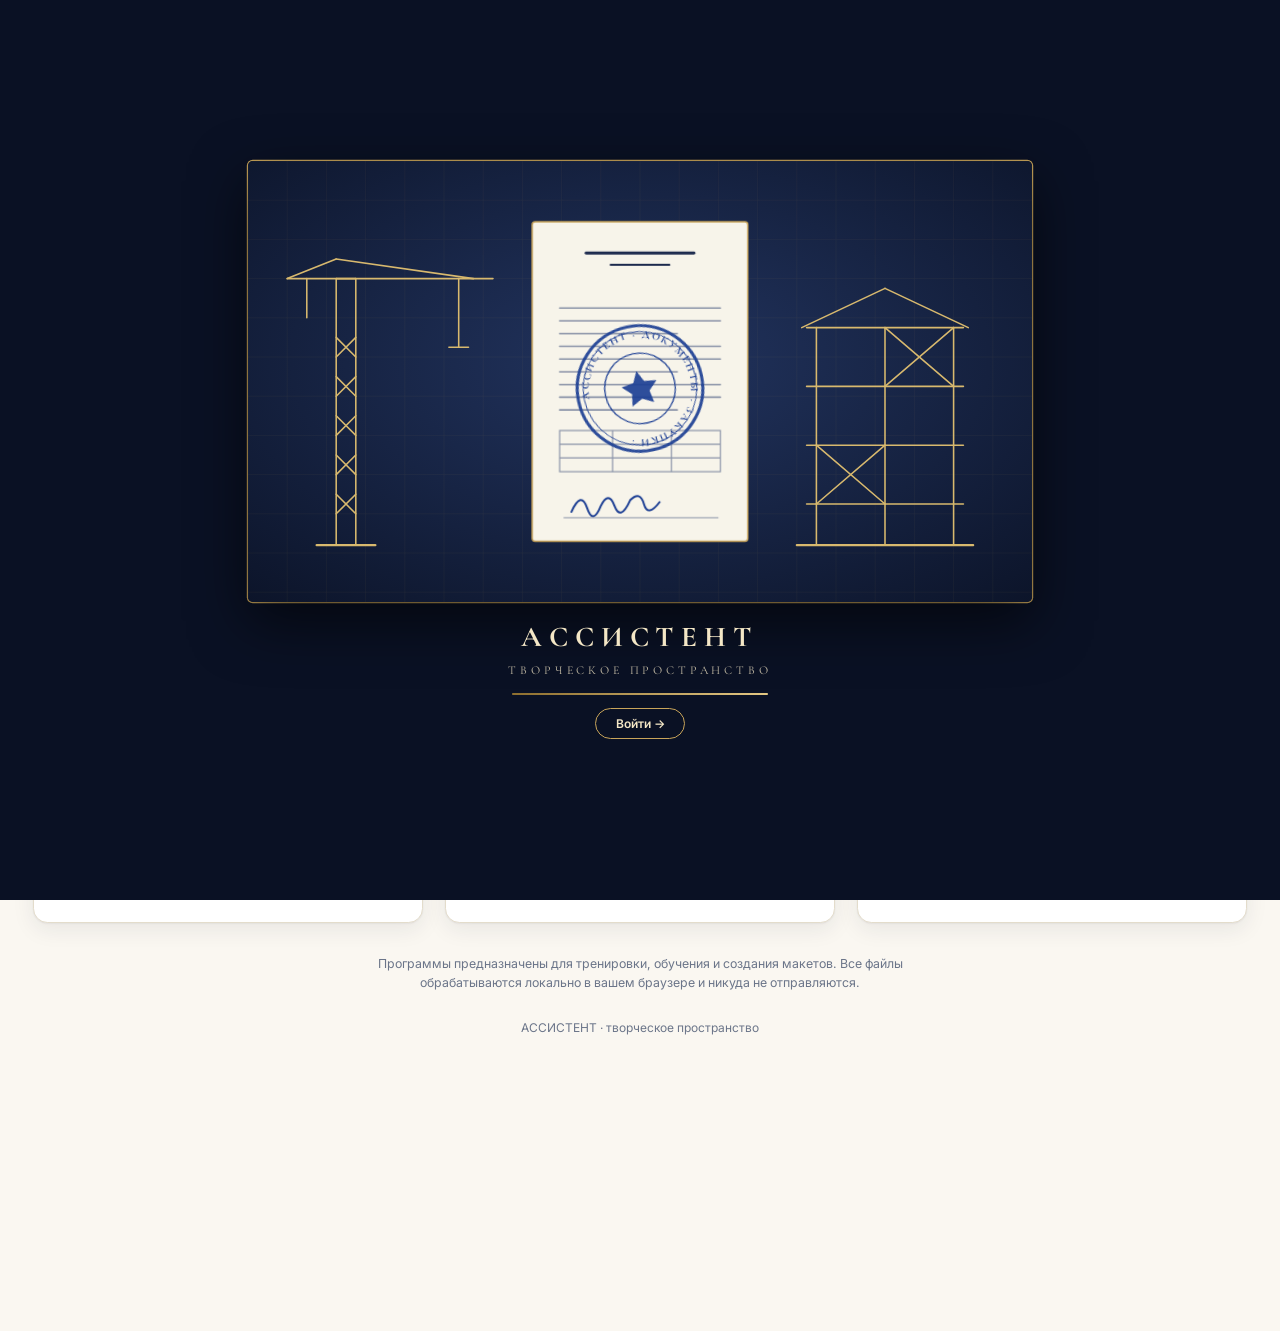
==== commit f9e5f00d: "Add files via upload" ====
--- a/index.html
+++ b/index.html
@@ -3,15 +3,16 @@
 <head>
 <meta charset="utf-8">
 <meta name="color-scheme" content="light only">
+<meta name="assistant-version" content="7.1">
 <meta name="viewport" content="width=device-width, initial-scale=1">
 <title>АССИСТЕНТ творческое пространство</title>
 <link rel="preconnect" href="https://fonts.googleapis.com"><link rel="preconnect" href="https://fonts.gstatic.com" crossorigin>
 <link href="https://fonts.googleapis.com/css2?family=Cormorant+Garamond:wght@500;600;700&family=Inter:wght@400;500;600;700&subset=cyrillic&display=swap" rel="stylesheet">
-<link rel="stylesheet" href="assets/css/theme.css">
-<link rel="stylesheet" href="assets/css/portal.css">
+<link rel="stylesheet" href="assets/css/theme.css?v=7.1">
+<link rel="stylesheet" href="assets/css/portal.css?v=7.1">
 </head>
 <body>
-<header class="topbar"><span class="brand"><span class="mark">А</span><span><b>АССИСТЕНТ</b><small>творческое пространство</small></span></span><span class="training">Тренировочный режим</span></header>
+<header class="topbar"><span class="brand"><span class="mark">А</span><span><b>АССИСТЕНТ</b><small>творческое пространство</small></span></span><span class="training">Тренировочный режим · v7.1</span></header>
 <section class="hero">
   <div class="mark">А</div>
   <h1>АССИСТЕНТ</h1>
@@ -44,8 +45,8 @@
 </main>
 <p class="note">Программы предназначены для тренировки, обучения и создания макетов. Все файлы обрабатываются локально в вашем браузере и никуда не отправляются.</p>
 <footer>АССИСТЕНТ · творческое пространство</footer>
-<script src="assets/js/zoom.js"></script>
-<script src="assets/js/tips.js"></script>
-<script src="assets/js/splash.js"></script>
+<script src="assets/js/zoom.js?v=7.1"></script>
+<script src="assets/js/tips.js?v=7.1"></script>
+<script src="assets/js/splash.js?v=7.1"></script>
 </body>
 </html>
--- a/assets/css/portal.css
+++ b/assets/css/portal.css
@@ -20,30 +20,31 @@
 @media(max-width:1100px){.choose{grid-template-columns:1fr 1fr}}
 @media(max-width:760px){.choose{grid-template-columns:1fr}.hero{padding-top:44px}.topbar{padding:12px 16px}}
 
-/* ---------- заставка «Сотворение Адама» ---------- */
+/* ---------- заставка: чертёж, договор, печать ---------- */
 body.splash-on{overflow:hidden}
-.splash{position:fixed;inset:0;z-index:9999;background:#0f1730;display:flex;flex-direction:column;align-items:center;justify-content:center;gap:18px;cursor:pointer;animation:spIn .8s ease both;transition:opacity .7s ease}
+.splash{position:fixed;inset:0;z-index:9999;background:#0a1124;display:flex;flex-direction:column;align-items:center;justify-content:center;gap:16px;cursor:pointer;animation:spIn .8s ease both;transition:opacity .7s ease}
 .splash.out{opacity:0;pointer-events:none}
-.splash-art{width:min(92vw,980px);aspect-ratio:16/9;border-radius:6px;overflow:hidden;box-shadow:0 20px 60px rgba(0,0,0,.55),0 0 0 2px #c8a45a}
+.splash-art{width:min(92vw,980px);aspect-ratio:16/9;border-radius:6px;overflow:hidden;box-shadow:0 24px 70px rgba(0,0,0,.6),0 0 0 1.5px #c8a45a}
 .splash-art svg{width:100%;height:100%;display:block}
-.splash-title{text-align:center;color:#f4e7c6;font-family:'Cormorant Garamond',serif;opacity:0;animation:spUp 1.2s ease 2.2s forwards}
-.splash-title b{display:block;font-size:34px;letter-spacing:.22em}.splash-title small{font-size:15px;letter-spacing:.3em;text-transform:uppercase;opacity:.8}
-.splash-go{opacity:0;border:1.5px solid #c8a45a;background:transparent;color:#f4e7c6;font:600 15px Inter,sans-serif;padding:9px 22px;border-radius:999px;cursor:pointer;animation:spUp 1s ease 3.2s forwards}
+.splash-title{text-align:center;color:#f4e7c6;font-family:'Cormorant Garamond',serif;opacity:0;animation:spUp 1.2s ease 3.4s forwards}
+.splash-title b{display:block;font-size:36px;letter-spacing:.24em}.splash-title small{font-size:15px;letter-spacing:.32em;text-transform:uppercase;opacity:.8}
+.splash-bar{width:min(320px,60vw);height:2px;background:rgba(200,164,90,.25);overflow:hidden;border-radius:2px}
+.splash-bar i{display:block;height:100%;width:100%;background:linear-gradient(90deg,#8e6f2f,#e3c783);transform:scaleX(0);transform-origin:left;animation:spBar 6.6s linear .3s forwards}
+.splash-go{opacity:0;border:1.5px solid #c8a45a;background:transparent;color:#f4e7c6;font:600 15px Inter,sans-serif;padding:9px 24px;border-radius:999px;cursor:pointer;animation:spUp 1s ease 4.6s forwards}
 .splash-go:hover{background:#c8a45a;color:#1c2a4d}
-.sp-god{animation:spGod 3.4s cubic-bezier(.2,.7,.2,1) both}
-.sp-bob{animation:spBob 3.6s ease-in-out 3.4s infinite alternate}
-.sp-adam{animation:spAdam 1.6s ease both}
-.sp-arm-a{animation:spReachA 3s ease .4s both}
-.sp-spark{transform-origin:490px 201px;opacity:0;animation:spSpark 1.8s ease-in-out 3.2s infinite}
-.sp-screen{animation:spScr 2.4s ease-in-out 1s infinite alternate}
-.sp-stars circle{animation:spTw 2.2s ease-in-out infinite alternate}.sp-stars circle:nth-child(2n){animation-delay:.8s}
+.sp-d{stroke-dasharray:1;stroke-dashoffset:1;animation:spDraw 1.1s ease forwards}
+.sp-bp .sp-d{animation-duration:1.5s}
+.sp-doc{opacity:0;transform-box:fill-box;transform-origin:center;animation:spDoc 1s ease .6s forwards}
+.sp-tbl{opacity:0;animation:spFade .8s ease 2.5s forwards}
+.sp-sign{animation-delay:3.6s!important;animation-duration:1.2s!important}
+.sp-seal{opacity:0;transform-box:fill-box;transform-origin:center;animation:spSeal .55s cubic-bezier(.3,1.4,.5,1) 3.0s forwards}
+.sp-ping{opacity:0;transform-box:fill-box;transform-origin:center;animation:spPing 1s ease-out 3.45s forwards}
 @keyframes spIn{from{opacity:0}to{opacity:1}}
 @keyframes spUp{from{opacity:0;transform:translateY(10px)}to{opacity:1;transform:none}}
-@keyframes spGod{from{transform:translateX(150px);opacity:0}30%{opacity:1}to{transform:none;opacity:1}}
-@keyframes spBob{from{transform:translateY(-5px)}to{transform:translateY(6px)}}
-@keyframes spAdam{from{transform:translateX(-40px);opacity:0}to{transform:none;opacity:1}}
-@keyframes spReachA{from{stroke-dasharray:0 200}to{stroke-dasharray:200 0}}
-@keyframes spSpark{0%{opacity:0;transform:scale(.3)}50%{opacity:1;transform:scale(1)}100%{opacity:0;transform:scale(1.3)}}
-@keyframes spScr{from{opacity:.75}to{opacity:1}}
-@keyframes spTw{from{opacity:.25}to{opacity:1}}
+@keyframes spDraw{to{stroke-dashoffset:0}}
+@keyframes spDoc{from{opacity:0;transform:translateY(24px) scale(.97)}to{opacity:1;transform:none}}
+@keyframes spFade{to{opacity:1}}
+@keyframes spSeal{0%{opacity:0;transform:scale(2.1) rotate(10deg)}70%{opacity:1}100%{opacity:1;transform:scale(1) rotate(0)}}
+@keyframes spPing{0%{opacity:.9;transform:scale(1)}100%{opacity:0;transform:scale(1.7)}}
+@keyframes spBar{to{transform:scaleX(1)}}
 @media (prefers-reduced-motion:reduce){.splash *{animation-duration:.01s!important;animation-delay:0s!important}}
